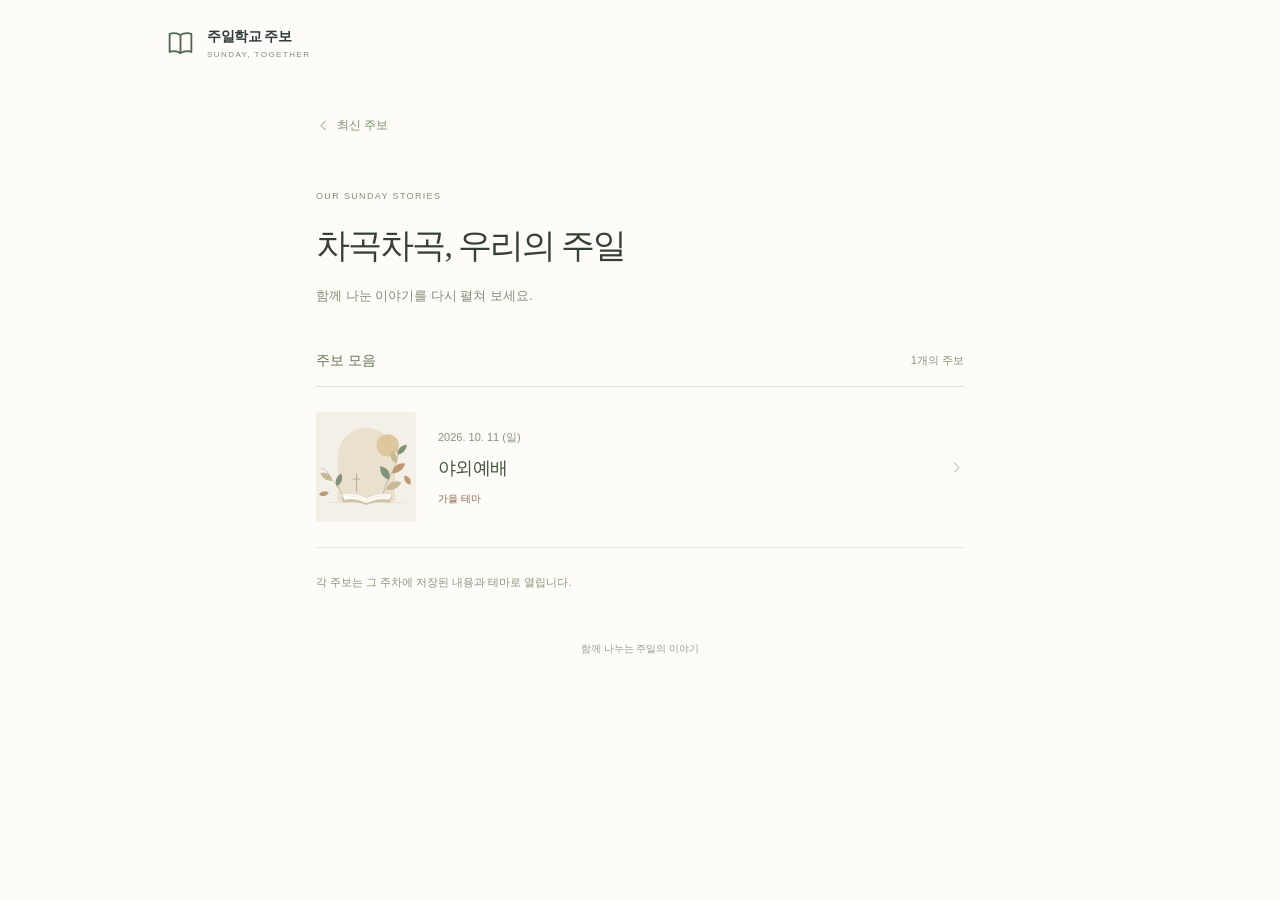
==== archive/index.html @ 357cae70 "bulletin-release c9544f11-65ff-4763-9b17-2690dfb7e793 attempt 1" ====
<!doctype html><html lang="ko" data-theme="default"><head><meta charset="utf-8"><meta name="viewport" content="width=device-width,initial-scale=1"><title>지난 주보</title><meta name="description" content="공개된 주일학교 주보 모음"><link rel="canonical" href="https://reformedj.github.io/sunday-school-bulletin/archive/"><meta property="og:type" content="website"><meta property="og:title" content="지난 주보"><meta property="og:description" content="공개된 주일학교 주보 모음"><meta property="og:url" content="https://reformedj.github.io/sunday-school-bulletin/archive/"><meta name="bulletin-release" content="c9544f11-65ff-4763-9b17-2690dfb7e793"><link rel="stylesheet" href="https://reformedj.github.io/sunday-school-bulletin/assets/b70b85f1d8e08a65129512d5a5ed16018b06d571994e79430ff9461902431efe/styles.css"></head><body><a class="skip-link" href="#main">본문으로 바로가기</a><header class="site-header"><a class="brand" href="https://reformedj.github.io/sunday-school-bulletin/"><span class="brand-mark"><svg class="icon" viewBox="0 0 24 24" fill="none" stroke="currentColor" stroke-width="1.5" stroke-linecap="round" stroke-linejoin="round" aria-hidden="true"><path d="M12 5v15M3 4c3-1 6-1 9 1 3-2 6-2 9-1v15c-3-1-6-1-9 1-3-2-6-2-9-1Z"/></svg></span><span><strong>주일학교 주보</strong><small>SUNDAY, TOGETHER</small></span></a></header><main class="shell" id="main"><a class="back-link" href="https://reformedj.github.io/sunday-school-bulletin/"><svg class="icon" viewBox="0 0 24 24" fill="none" stroke="currentColor" stroke-width="1.5" stroke-linecap="round" stroke-linejoin="round" aria-hidden="true"><path d="m15 5-7 7 7 7"/></svg>최신 주보</a><div class="archive-intro"><p class="eyebrow">OUR SUNDAY STORIES</p><h1>차곡차곡, 우리의 주일</h1><p>함께 나눈 이야기를 다시 펼쳐 보세요.</p></div><div class="archive-year"><strong>주보 모음</strong><span>1개의 주보</span></div><div class="archive-grid"><a class="archive-entry" data-theme="autumn" href="https://reformedj.github.io/sunday-school-bulletin/bulletins/2026-10-11/" aria-label="2026. 10. 11 (일) 야외예배"><div class="archive-thumb"><svg class="cover-art" viewBox="0 0 480 260" fill="none" xmlns="http://www.w3.org/2000/svg" aria-hidden="true">
  <path d="M159 227V99a82 82 0 0 1 164 0v128" fill="var(--arch)"/>
  <circle cx="302" cy="67" r="32" fill="var(--sun)"/>
  <path d="M128 230H351" stroke="var(--branch)" stroke-width="1" opacity=".4"/>
  <path d="M288 224C287 201 298 172 317 139C330 114 333 91 329 78" stroke="var(--branch)" stroke-width="1.4" stroke-linecap="round"/>
  <path d="M306 165C282 158 280 139 281 126C303 132 312 146 306 165Z" fill="var(--leaf-3)"/>
  <path d="M315 147C338 145 349 133 351 118C330 116 317 127 315 147Z" fill="var(--leaf-1)"/>
  <path d="M326 118C309 109 308 96 314 83C329 92 333 105 326 118Z" fill="var(--leaf-2)"/>
  <path d="M330 93C346 91 355 79 357 65C339 66 331 77 330 93Z" fill="var(--leaf-3)"/>
  <path d="M296 194C318 197 334 187 341 172C319 164 303 173 296 194Z" fill="var(--leaf-2)"/>
  <path d="M178 218C166 192 155 174 137 159M158 187L167 170" stroke="var(--branch)" stroke-width="1.3" stroke-linecap="round"/>
  <path d="M145 168C125 170 114 159 110 146C128 142 141 151 145 168Z" fill="var(--leaf-2)"/>
  <path d="M155 183C150 167 157 153 169 148C176 163 170 177 155 183Z" fill="var(--leaf-3)"/>
  <path d="M135 156C132 143 124 134 111 133" stroke="var(--branch)" stroke-width="1.2"/>
  <path d="M169 216C192 211 217 212 242 224C266 212 291 211 314 216L308 231C282 226 263 228 242 237C219 228 196 226 175 231Z" fill="var(--book-edge)"/>
  <path d="M172 207C197 201 220 205 242 218C265 205 288 201 313 207L307 223C284 217 265 222 242 232C219 222 199 217 178 223Z" fill="#fffcf5" stroke="var(--book-edge)" stroke-width="1"/>
  <path d="M242 218V231M189 211C204 211 216 213 228 219M256 219C271 212 282 211 297 211" stroke="var(--book-edge)" stroke-width="1" stroke-linecap="round"/>
  <path d="M213 199V148M203 163H223" stroke="var(--branch)" stroke-width="1.6" stroke-linecap="round"/>
  <g class="art-autumn"><path d="M367 179C352 177 347 165 350 153C366 157 370 166 367 179Z" fill="var(--leaf-1)"/><path d="M105 207C114 196 125 196 134 202C126 213 115 215 105 207Z" fill="var(--leaf-1)"/></g>
  <g class="art-spring" fill="var(--leaf-1)"><circle cx="120" cy="117" r="5"/><circle cx="127" cy="124" r="5"/><circle cx="114" cy="124" r="5"/><circle cx="120" cy="131" r="5"/><circle cx="361" cy="189" r="5"/><circle cx="368" cy="196" r="5"/><circle cx="354" cy="196" r="5"/><circle cx="361" cy="203" r="5"/></g>
  <g class="art-summer" stroke="var(--branch)" stroke-width="1.4" stroke-linecap="round"><path d="M105 109q7-8 14 0q7-8 14 0M351 174q6-7 12 0q6-7 12 0"/></g>
  <g class="art-winter" stroke="var(--leaf-1)" stroke-width="1.4" stroke-linecap="round"><path d="M118 107v24M106 119h24M110 111l16 16M110 127l16-16M365 180v22M354 191h22M357 183l16 16M357 199l16-16"/></g>
</svg>
</div><div class="entry-copy"><div class="entry-date">2026. 10. 11 (일)</div><h2 class="entry-title">야외예배</h2><div class="entry-tags"><span class="tag">가을 테마</span></div></div><svg class="icon" viewBox="0 0 24 24" fill="none" stroke="currentColor" stroke-width="1.5" stroke-linecap="round" stroke-linejoin="round" aria-hidden="true"><path d="m9 5 7 7-7 7"/></svg></a></div><p class="archive-notice">각 주보는 그 주차에 저장된 내용과 테마로 열립니다.</p><footer class="page-footer"><p>함께 나누는 주일의 이야기</p></footer></main></body></html>
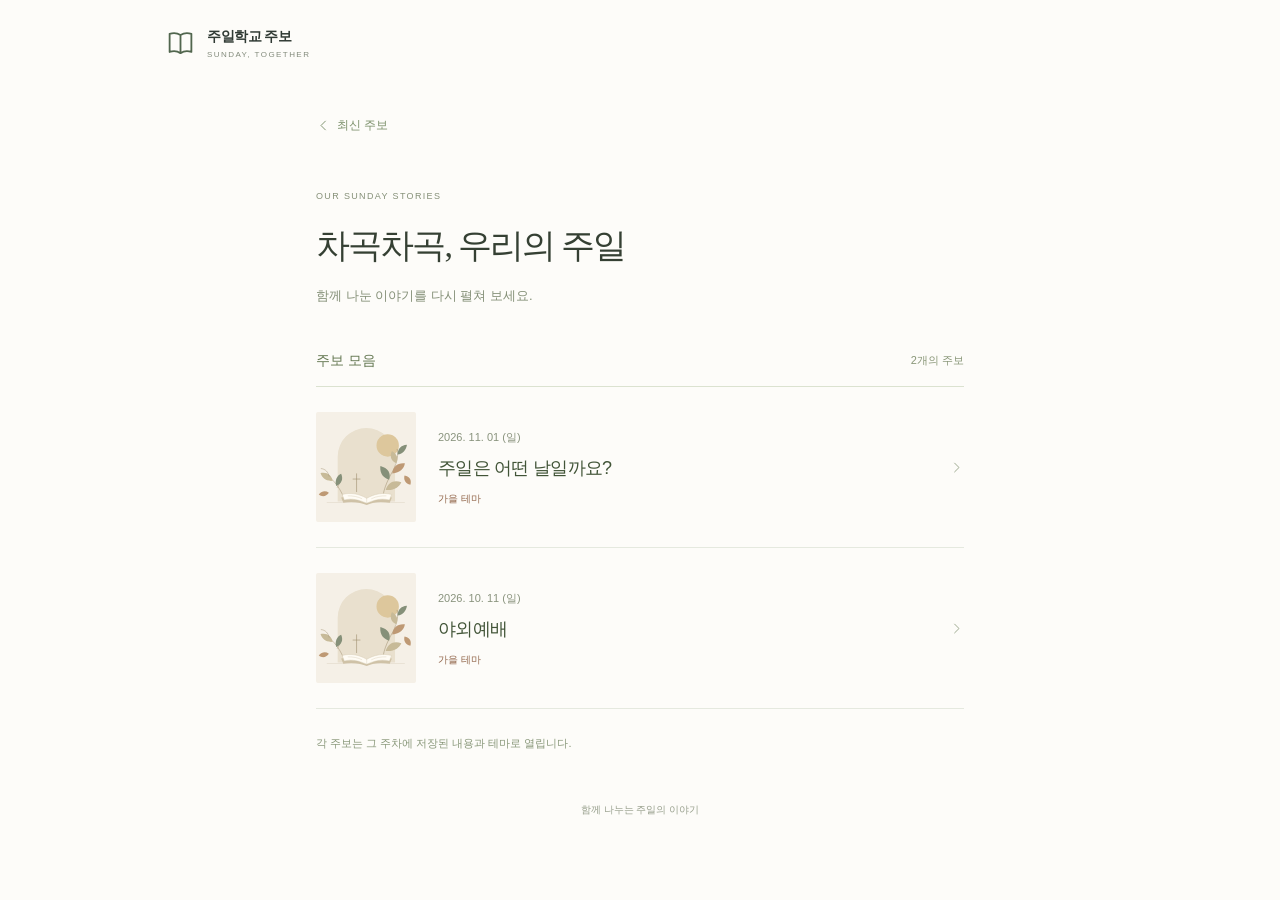
==== commit f36fafa2: "bulletin-release 4a9f505f-0602-49a4-94fd-d49490351864 attempt 1" ====
--- a/archive/index.html
+++ b/archive/index.html
@@ -1,4 +1,27 @@
-<!doctype html><html lang="ko" data-theme="default"><head><meta charset="utf-8"><meta name="viewport" content="width=device-width,initial-scale=1"><title>지난 주보</title><meta name="description" content="공개된 주일학교 주보 모음"><link rel="canonical" href="https://reformedj.github.io/sunday-school-bulletin/archive/"><meta property="og:type" content="website"><meta property="og:title" content="지난 주보"><meta property="og:description" content="공개된 주일학교 주보 모음"><meta property="og:url" content="https://reformedj.github.io/sunday-school-bulletin/archive/"><meta name="bulletin-release" content="c9544f11-65ff-4763-9b17-2690dfb7e793"><link rel="stylesheet" href="https://reformedj.github.io/sunday-school-bulletin/assets/b70b85f1d8e08a65129512d5a5ed16018b06d571994e79430ff9461902431efe/styles.css"></head><body><a class="skip-link" href="#main">본문으로 바로가기</a><header class="site-header"><a class="brand" href="https://reformedj.github.io/sunday-school-bulletin/"><span class="brand-mark"><svg class="icon" viewBox="0 0 24 24" fill="none" stroke="currentColor" stroke-width="1.5" stroke-linecap="round" stroke-linejoin="round" aria-hidden="true"><path d="M12 5v15M3 4c3-1 6-1 9 1 3-2 6-2 9-1v15c-3-1-6-1-9 1-3-2-6-2-9-1Z"/></svg></span><span><strong>주일학교 주보</strong><small>SUNDAY, TOGETHER</small></span></a></header><main class="shell" id="main"><a class="back-link" href="https://reformedj.github.io/sunday-school-bulletin/"><svg class="icon" viewBox="0 0 24 24" fill="none" stroke="currentColor" stroke-width="1.5" stroke-linecap="round" stroke-linejoin="round" aria-hidden="true"><path d="m15 5-7 7 7 7"/></svg>최신 주보</a><div class="archive-intro"><p class="eyebrow">OUR SUNDAY STORIES</p><h1>차곡차곡, 우리의 주일</h1><p>함께 나눈 이야기를 다시 펼쳐 보세요.</p></div><div class="archive-year"><strong>주보 모음</strong><span>1개의 주보</span></div><div class="archive-grid"><a class="archive-entry" data-theme="autumn" href="https://reformedj.github.io/sunday-school-bulletin/bulletins/2026-10-11/" aria-label="2026. 10. 11 (일) 야외예배"><div class="archive-thumb"><svg class="cover-art" viewBox="0 0 480 260" fill="none" xmlns="http://www.w3.org/2000/svg" aria-hidden="true">
+<!doctype html><html lang="ko" data-theme="default"><head><meta charset="utf-8"><meta name="viewport" content="width=device-width,initial-scale=1"><title>지난 주보</title><meta name="description" content="공개된 주일학교 주보 모음"><link rel="canonical" href="https://reformedj.github.io/sunday-school-bulletin/archive/"><meta property="og:type" content="website"><meta property="og:title" content="지난 주보"><meta property="og:description" content="공개된 주일학교 주보 모음"><meta property="og:url" content="https://reformedj.github.io/sunday-school-bulletin/archive/"><meta name="bulletin-release" content="4a9f505f-0602-49a4-94fd-d49490351864"><link rel="stylesheet" href="https://reformedj.github.io/sunday-school-bulletin/assets/f7960521e3a02d18d21c8d89af92674fe754dc39f1ef092946cbcbc6aa0cab12/styles.css"></head><body><a class="skip-link" href="#main">본문으로 바로가기</a><header class="site-header"><a class="brand" href="https://reformedj.github.io/sunday-school-bulletin/"><span class="brand-mark"><svg class="icon" viewBox="0 0 24 24" fill="none" stroke="currentColor" stroke-width="1.5" stroke-linecap="round" stroke-linejoin="round" aria-hidden="true"><path d="M12 5v15M3 4c3-1 6-1 9 1 3-2 6-2 9-1v15c-3-1-6-1-9 1-3-2-6-2-9-1Z"/></svg></span><span><strong>주일학교 주보</strong><small>SUNDAY, TOGETHER</small></span></a></header><main class="shell" id="main"><a class="back-link" href="https://reformedj.github.io/sunday-school-bulletin/"><svg class="icon" viewBox="0 0 24 24" fill="none" stroke="currentColor" stroke-width="1.5" stroke-linecap="round" stroke-linejoin="round" aria-hidden="true"><path d="m15 5-7 7 7 7"/></svg>최신 주보</a><div class="archive-intro"><p class="eyebrow">OUR SUNDAY STORIES</p><h1>차곡차곡, 우리의 주일</h1><p>함께 나눈 이야기를 다시 펼쳐 보세요.</p></div><div class="archive-year"><strong>주보 모음</strong><span>2개의 주보</span></div><div class="archive-grid"><a class="archive-entry" data-theme="autumn" href="https://reformedj.github.io/sunday-school-bulletin/bulletins/2026-11-01/" aria-label="2026. 11. 01 (일) 주일은 어떤 날일까요?"><div class="archive-thumb"><svg class="cover-art" viewBox="0 0 480 260" fill="none" xmlns="http://www.w3.org/2000/svg" aria-hidden="true">
+  <path d="M159 227V99a82 82 0 0 1 164 0v128" fill="var(--arch)"/>
+  <circle cx="302" cy="67" r="32" fill="var(--sun)"/>
+  <path d="M128 230H351" stroke="var(--branch)" stroke-width="1" opacity=".4"/>
+  <path d="M288 224C287 201 298 172 317 139C330 114 333 91 329 78" stroke="var(--branch)" stroke-width="1.4" stroke-linecap="round"/>
+  <path d="M306 165C282 158 280 139 281 126C303 132 312 146 306 165Z" fill="var(--leaf-3)"/>
+  <path d="M315 147C338 145 349 133 351 118C330 116 317 127 315 147Z" fill="var(--leaf-1)"/>
+  <path d="M326 118C309 109 308 96 314 83C329 92 333 105 326 118Z" fill="var(--leaf-2)"/>
+  <path d="M330 93C346 91 355 79 357 65C339 66 331 77 330 93Z" fill="var(--leaf-3)"/>
+  <path d="M296 194C318 197 334 187 341 172C319 164 303 173 296 194Z" fill="var(--leaf-2)"/>
+  <path d="M178 218C166 192 155 174 137 159M158 187L167 170" stroke="var(--branch)" stroke-width="1.3" stroke-linecap="round"/>
+  <path d="M145 168C125 170 114 159 110 146C128 142 141 151 145 168Z" fill="var(--leaf-2)"/>
+  <path d="M155 183C150 167 157 153 169 148C176 163 170 177 155 183Z" fill="var(--leaf-3)"/>
+  <path d="M135 156C132 143 124 134 111 133" stroke="var(--branch)" stroke-width="1.2"/>
+  <path d="M169 216C192 211 217 212 242 224C266 212 291 211 314 216L308 231C282 226 263 228 242 237C219 228 196 226 175 231Z" fill="var(--book-edge)"/>
+  <path d="M172 207C197 201 220 205 242 218C265 205 288 201 313 207L307 223C284 217 265 222 242 232C219 222 199 217 178 223Z" fill="#fffcf5" stroke="var(--book-edge)" stroke-width="1"/>
+  <path d="M242 218V231M189 211C204 211 216 213 228 219M256 219C271 212 282 211 297 211" stroke="var(--book-edge)" stroke-width="1" stroke-linecap="round"/>
+  <path d="M213 199V148M203 163H223" stroke="var(--branch)" stroke-width="1.6" stroke-linecap="round"/>
+  <g class="art-autumn"><path d="M367 179C352 177 347 165 350 153C366 157 370 166 367 179Z" fill="var(--leaf-1)"/><path d="M105 207C114 196 125 196 134 202C126 213 115 215 105 207Z" fill="var(--leaf-1)"/></g>
+  <g class="art-spring" fill="var(--leaf-1)"><circle cx="120" cy="117" r="5"/><circle cx="127" cy="124" r="5"/><circle cx="114" cy="124" r="5"/><circle cx="120" cy="131" r="5"/><circle cx="361" cy="189" r="5"/><circle cx="368" cy="196" r="5"/><circle cx="354" cy="196" r="5"/><circle cx="361" cy="203" r="5"/></g>
+  <g class="art-summer" stroke="var(--branch)" stroke-width="1.4" stroke-linecap="round"><path d="M105 109q7-8 14 0q7-8 14 0M351 174q6-7 12 0q6-7 12 0"/></g>
+  <g class="art-winter" stroke="var(--leaf-1)" stroke-width="1.4" stroke-linecap="round"><path d="M118 107v24M106 119h24M110 111l16 16M110 127l16-16M365 180v22M354 191h22M357 183l16 16M357 199l16-16"/></g>
+</svg>
+</div><div class="entry-copy"><div class="entry-date">2026. 11. 01 (일)</div><h2 class="entry-title">주일은 어떤 날일까요?</h2><div class="entry-tags"><span class="tag">가을 테마</span></div></div><svg class="icon" viewBox="0 0 24 24" fill="none" stroke="currentColor" stroke-width="1.5" stroke-linecap="round" stroke-linejoin="round" aria-hidden="true"><path d="m9 5 7 7-7 7"/></svg></a><a class="archive-entry" data-theme="autumn" href="https://reformedj.github.io/sunday-school-bulletin/bulletins/2026-10-11/" aria-label="2026. 10. 11 (일) 야외예배"><div class="archive-thumb"><svg class="cover-art" viewBox="0 0 480 260" fill="none" xmlns="http://www.w3.org/2000/svg" aria-hidden="true">
   <path d="M159 227V99a82 82 0 0 1 164 0v128" fill="var(--arch)"/>
   <circle cx="302" cy="67" r="32" fill="var(--sun)"/>
   <path d="M128 230H351" stroke="var(--branch)" stroke-width="1" opacity=".4"/>
